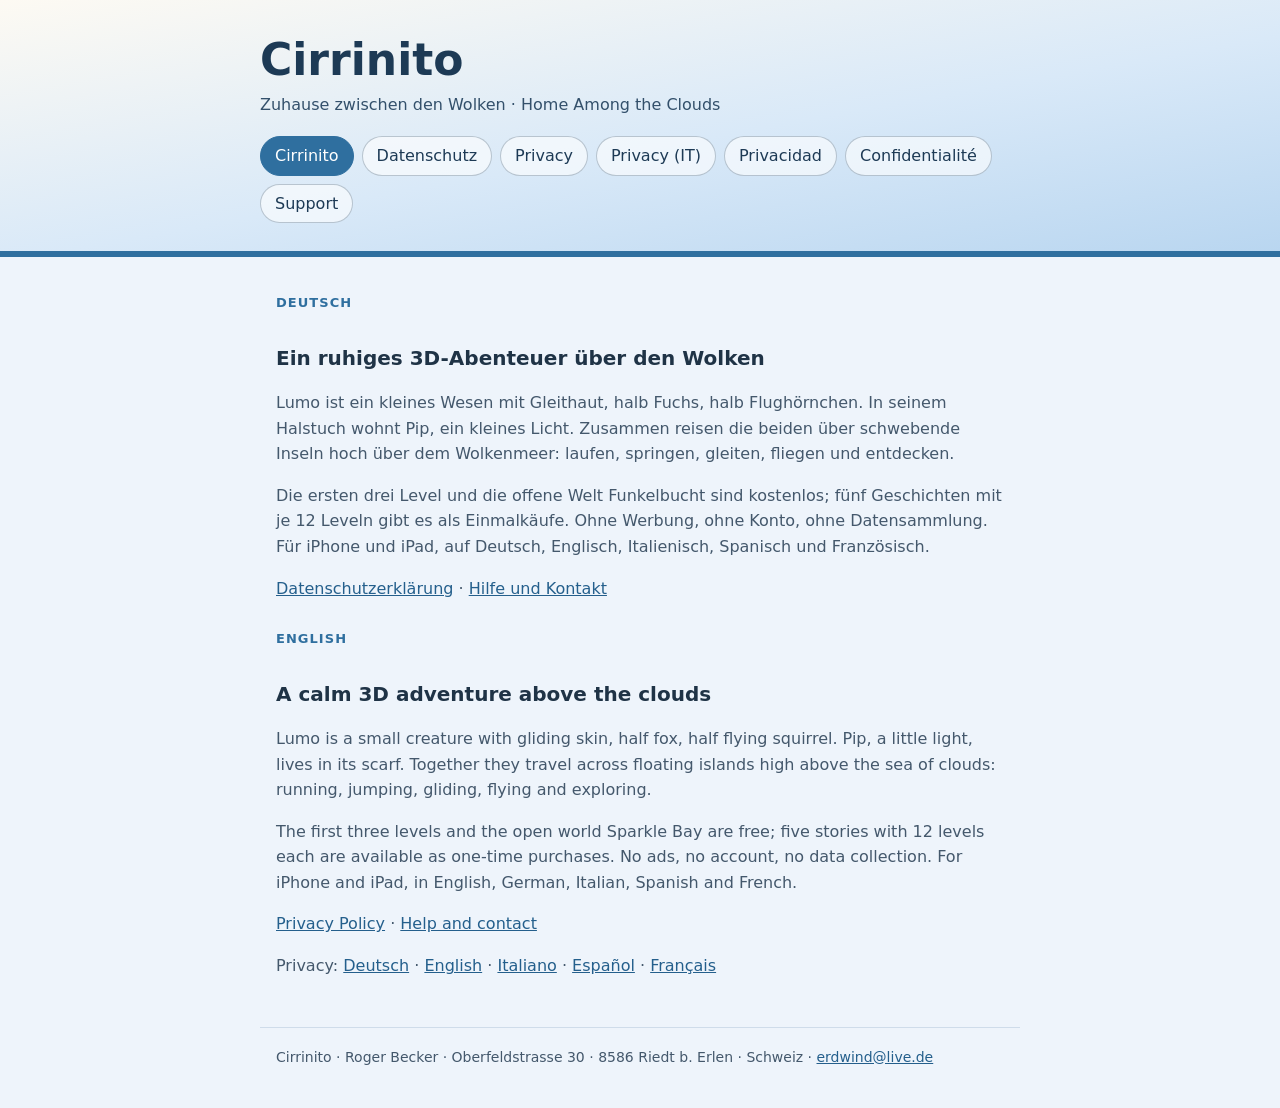
==== index.html @ 0bcc658b "Datenschutz (de, en, it, es, fr) und Support für Cirrinito" ====
<!doctype html>
<html lang="de">
<head>
<meta charset="utf-8">
<meta name="viewport" content="width=device-width, initial-scale=1">
<title>Cirrinito – Cirrinito</title>
<meta name="description" content="Cirrinito – ein ruhiges 3D-Abenteuer über den Wolken.">
<link rel="stylesheet" href="style.css">
</head>
<body>
<header><div class="in"><h1>Cirrinito</h1><p>Zuhause zwischen den Wolken · Home Among the Clouds</p><nav><a href="index.html" aria-current="page">Cirrinito</a><a href="datenschutz.html">Datenschutz</a><a href="privacy.html">Privacy</a><a href="privacy-it.html">Privacy (IT)</a><a href="privacy-es.html">Privacidad</a><a href="privacy-fr.html">Confidentialité</a><a href="support.html">Support</a></nav></div></header>
<main>
<p class="lang">Deutsch</p>
<h2 lang="de">Ein ruhiges 3D-Abenteuer über den Wolken</h2>
<p lang="de">Lumo ist ein kleines Wesen mit Gleithaut, halb Fuchs, halb Flughörnchen. In seinem Halstuch wohnt Pip, ein kleines Licht. Zusammen reisen die beiden über schwebende Inseln hoch über dem Wolkenmeer: laufen, springen, gleiten, fliegen und entdecken.</p>
<p lang="de">Die ersten drei Level und die offene Welt Funkelbucht sind kostenlos; fünf Geschichten mit je 12 Leveln gibt es als Einmalkäufe. Ohne Werbung, ohne Konto, ohne Datensammlung. Für iPhone und iPad, auf Deutsch, Englisch, Italienisch, Spanisch und Französisch.</p>
<p lang="de"><a href="datenschutz.html">Datenschutzerklärung</a> · <a href="support.html">Hilfe und Kontakt</a></p>
<p class="lang">English</p>
<h2 lang="en">A calm 3D adventure above the clouds</h2>
<p lang="en">Lumo is a small creature with gliding skin, half fox, half flying squirrel. Pip, a little light, lives in its scarf. Together they travel across floating islands high above the sea of clouds: running, jumping, gliding, flying and exploring.</p>
<p lang="en">The first three levels and the open world Sparkle Bay are free; five stories with 12 levels each are available as one-time purchases. No ads, no account, no data collection. For iPhone and iPad, in English, German, Italian, Spanish and French.</p>
<p lang="en"><a href="privacy.html">Privacy Policy</a> · <a href="support.html#en">Help and contact</a></p>
<p lang="en">Privacy: <a href="datenschutz.html" hreflang="de">Deutsch</a> · <a href="privacy.html" hreflang="en">English</a> · <a href="privacy-it.html" hreflang="it">Italiano</a> · <a href="privacy-es.html" hreflang="es">Español</a> · <a href="privacy-fr.html" hreflang="fr">Français</a></p>
</main>
<footer>Cirrinito · Roger Becker · Oberfeldstrasse 30 · 8586 Riedt b. Erlen · Schweiz · <a href="mailto:erdwind@live.de">erdwind@live.de</a></footer>
</body>
</html>
---- style.css ----
/* Cirrinito – gemeinsames Stylesheet der Webseiten (Datenschutz, Support).
   Nur Systemschriften, keine externen Dateien, keine Skripte, keine Cookies. */
:root {
  --bg: #eef4fb; --card: #ffffff; --ink: #1f3346; --soft: #44586c; --line: #cfdcea;
  --head: #d9e9f8; --accent: #2f6f9f; --link: #245f8c; --dark: #1d3a55;
}
@media (prefers-color-scheme: dark) {
  :root { --bg: #111c27; --card: #172532; --ink: #e8f0f8; --soft: #b9c9d9; --line: #2a3b4c; --link: #8cc4ef; }
}
* { box-sizing: border-box; }
html { -webkit-text-size-adjust: 100%; }
body { margin: 0; background: var(--bg); color: var(--ink);
  font: 16px/1.6 ui-rounded, "SF Pro Rounded", system-ui, -apple-system, "Segoe UI", Roboto, sans-serif; }
header { background: linear-gradient(170deg, #fdfaf3 0%, var(--head) 55%, #b9d6f0 100%); color: var(--dark);
  border-bottom: 6px solid var(--accent); padding: 36px 16px 28px; }
header .in, main, footer { max-width: 760px; margin: 0 auto; }
header h1 { margin: 0; font-size: clamp(30px, 7vw, 44px); line-height: 1.1; }
header p { margin: 8px 0 0; color: #33506b; }
nav { display: flex; flex-wrap: wrap; gap: 8px; margin-top: 18px; }
nav a { color: var(--dark); text-decoration: none; background: #ffffff99; border: 1px solid #1d3a5544;
  border-radius: 999px; padding: 6px 14px; }
nav a:hover { background: #ffffff; }
nav a[aria-current] { background: var(--accent); border-color: var(--accent); color: #ffffff; }
main { padding: 8px 16px 32px; }
h2 { font-size: 20px; margin: 28px 0 6px; color: var(--ink); }
p, li { color: var(--soft); }
a { color: var(--link); }
.stand { font-size: 14px; }
.lang { font-size: 13px; text-transform: uppercase; letter-spacing: .08em; color: var(--accent); margin: 28px 0 0; font-weight: 600; }
footer { padding: 18px 16px 40px; font-size: 14px; color: var(--soft); border-top: 1px solid var(--line); }
@media (prefers-color-scheme: dark) { .lang { color: #8cc4ef; } }
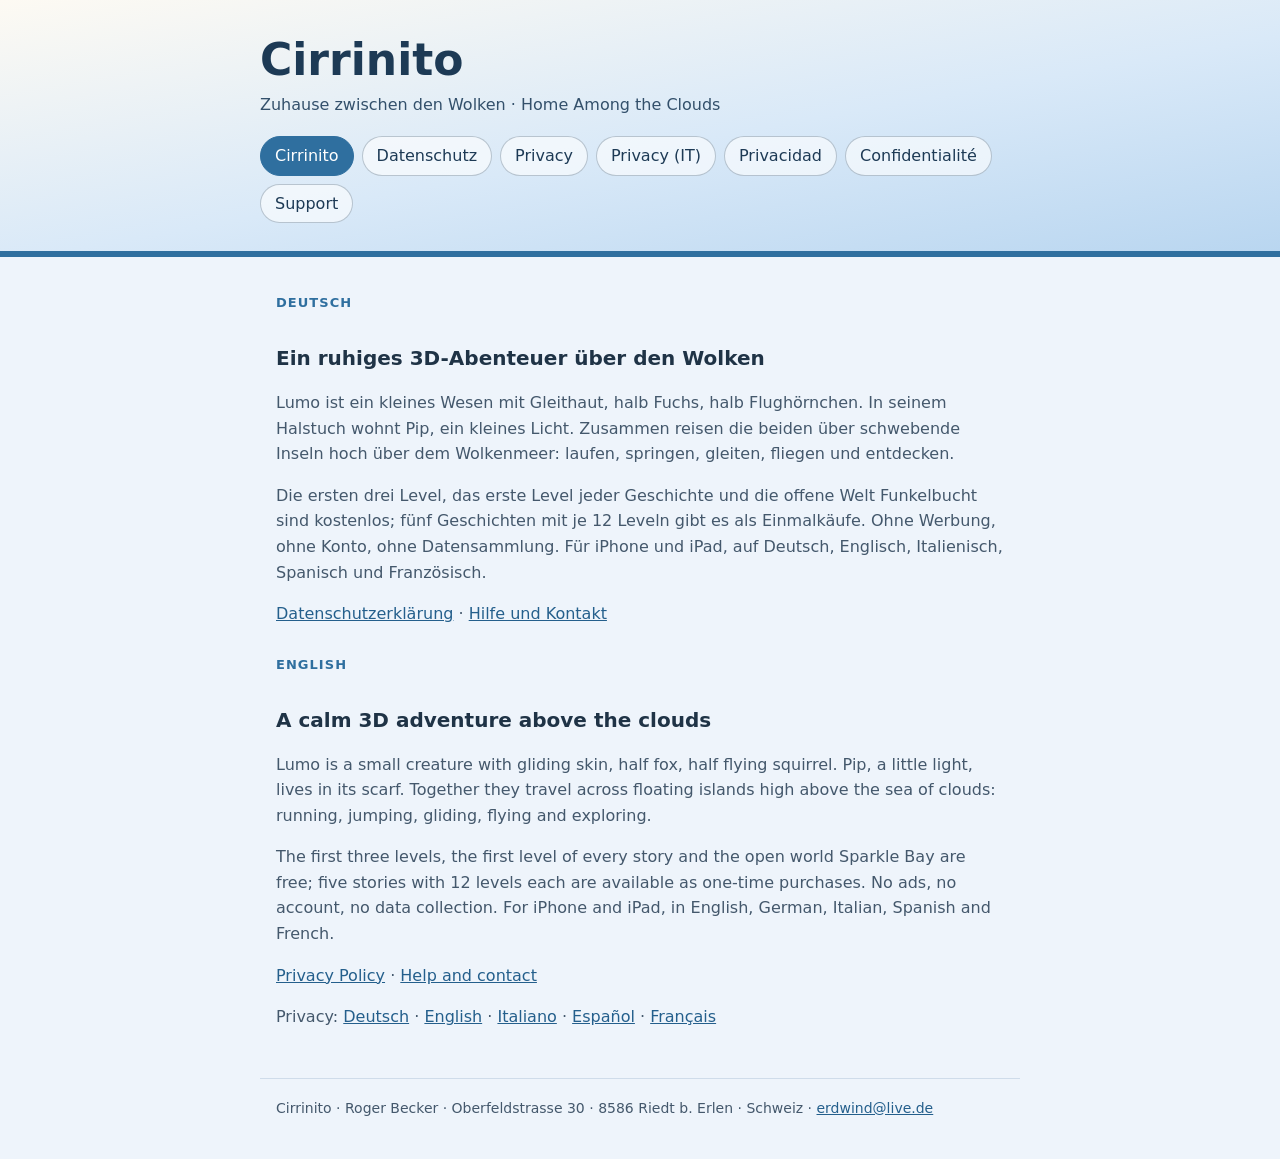
==== commit e678d08c: "Datenschutz und Seiten: erstes Level jeder Geschichte kostenlos, Name Cirrinito (0.20)" ====
--- a/index.html
+++ b/index.html
@@ -13,12 +13,12 @@
 <p class="lang">Deutsch</p>
 <h2 lang="de">Ein ruhiges 3D-Abenteuer über den Wolken</h2>
 <p lang="de">Lumo ist ein kleines Wesen mit Gleithaut, halb Fuchs, halb Flughörnchen. In seinem Halstuch wohnt Pip, ein kleines Licht. Zusammen reisen die beiden über schwebende Inseln hoch über dem Wolkenmeer: laufen, springen, gleiten, fliegen und entdecken.</p>
-<p lang="de">Die ersten drei Level und die offene Welt Funkelbucht sind kostenlos; fünf Geschichten mit je 12 Leveln gibt es als Einmalkäufe. Ohne Werbung, ohne Konto, ohne Datensammlung. Für iPhone und iPad, auf Deutsch, Englisch, Italienisch, Spanisch und Französisch.</p>
+<p lang="de">Die ersten drei Level, das erste Level jeder Geschichte und die offene Welt Funkelbucht sind kostenlos; fünf Geschichten mit je 12 Leveln gibt es als Einmalkäufe. Ohne Werbung, ohne Konto, ohne Datensammlung. Für iPhone und iPad, auf Deutsch, Englisch, Italienisch, Spanisch und Französisch.</p>
 <p lang="de"><a href="datenschutz.html">Datenschutzerklärung</a> · <a href="support.html">Hilfe und Kontakt</a></p>
 <p class="lang">English</p>
 <h2 lang="en">A calm 3D adventure above the clouds</h2>
 <p lang="en">Lumo is a small creature with gliding skin, half fox, half flying squirrel. Pip, a little light, lives in its scarf. Together they travel across floating islands high above the sea of clouds: running, jumping, gliding, flying and exploring.</p>
-<p lang="en">The first three levels and the open world Sparkle Bay are free; five stories with 12 levels each are available as one-time purchases. No ads, no account, no data collection. For iPhone and iPad, in English, German, Italian, Spanish and French.</p>
+<p lang="en">The first three levels, the first level of every story and the open world Sparkle Bay are free; five stories with 12 levels each are available as one-time purchases. No ads, no account, no data collection. For iPhone and iPad, in English, German, Italian, Spanish and French.</p>
 <p lang="en"><a href="privacy.html">Privacy Policy</a> · <a href="support.html#en">Help and contact</a></p>
 <p lang="en">Privacy: <a href="datenschutz.html" hreflang="de">Deutsch</a> · <a href="privacy.html" hreflang="en">English</a> · <a href="privacy-it.html" hreflang="it">Italiano</a> · <a href="privacy-es.html" hreflang="es">Español</a> · <a href="privacy-fr.html" hreflang="fr">Français</a></p>
 </main>
